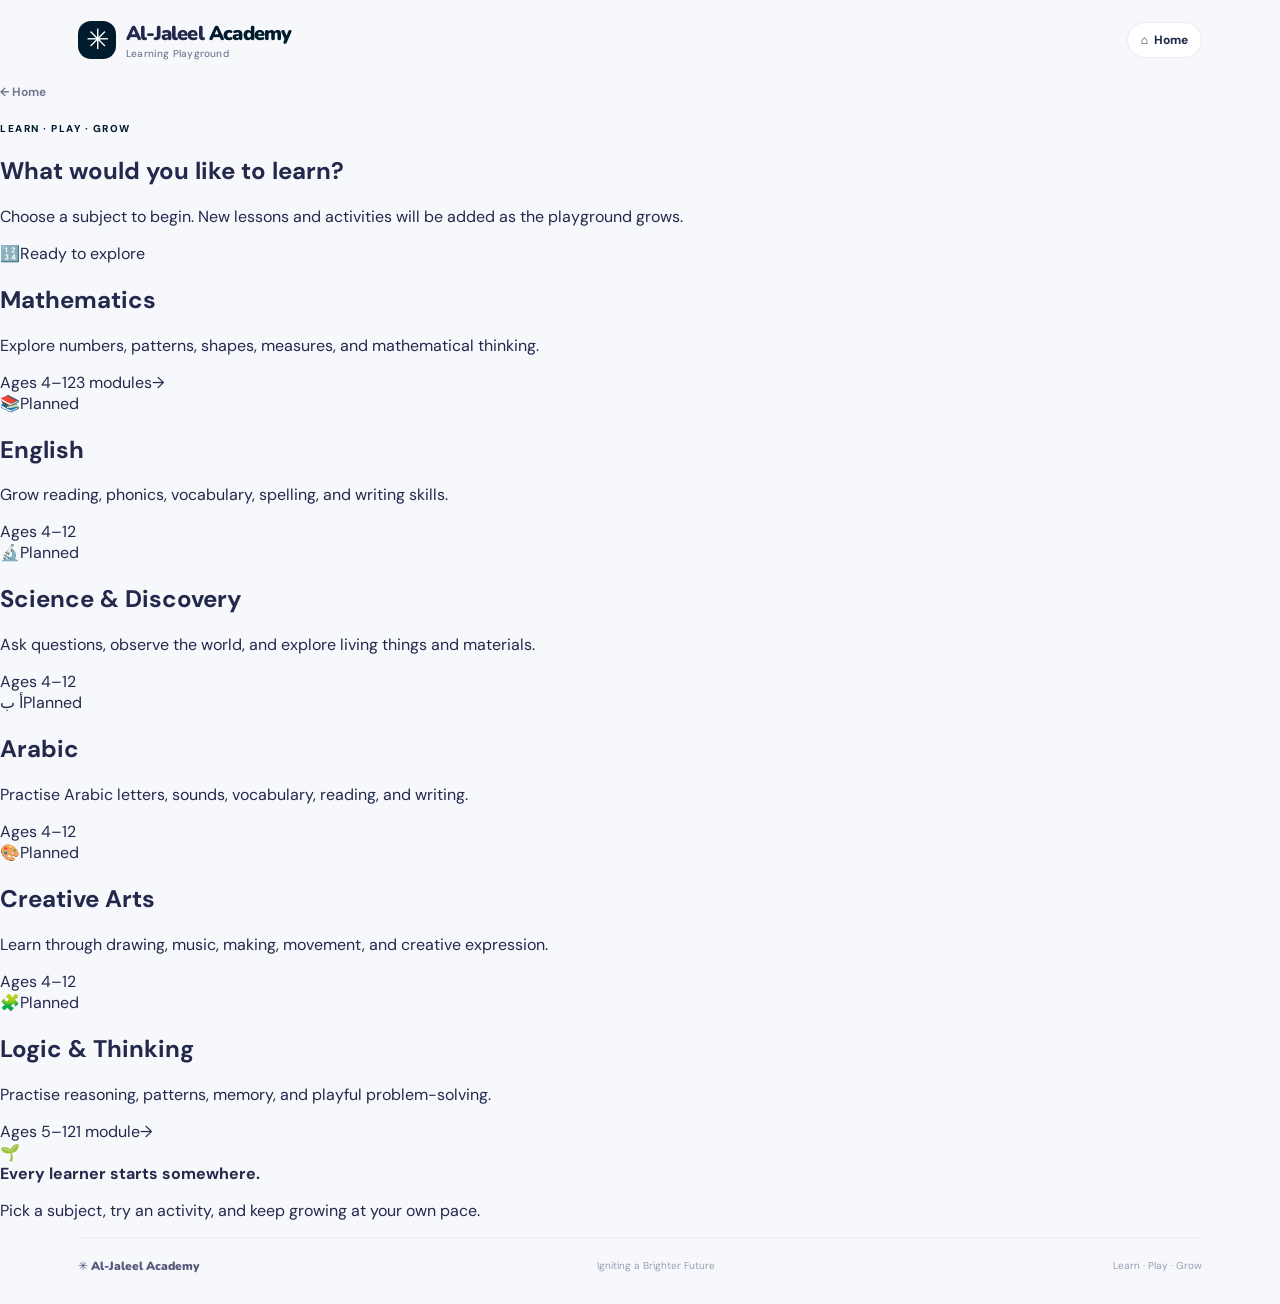
==== subjects/index.html @ d56053a7 "Phase 2: create subject directory page" ====
<!doctype html>
<html lang="en">
<head>
  <meta charset="utf-8">
  <meta name="viewport" content="width=device-width, initial-scale=1">
  <meta name="theme-color" content="#001C2C">
  <meta name="description" content="Choose a subject and explore playful lessons and activities from Al-Jaleel Academy.">
  <title>Explore Subjects — Al-Jaleel Academy Learning Playground</title>
  <link rel="manifest" href="../manifest.webmanifest">
  <link rel="stylesheet" href="../styles.css">
  <link rel="stylesheet" href="../catalog.css">
  <script src="../data/learning-catalog.js" defer></script>
  <script src="../catalog.js" defer></script>
</head>
<body class="catalog-page" data-root="../">
  <a class="skip-link" href="#main-content">Skip to content</a>
  <header class="topbar">
    <a class="brand" href="../" aria-label="Al-Jaleel Academy home"><span class="brand-mark" aria-hidden="true">✳</span><span>Al-Jaleel <span class="brand-accent">Academy</span><small>Learning Playground</small></span></a>
    <div class="topbar-right"><a class="home-button" href="../">⌂ <span>Home</span></a></div>
  </header>
  <main id="main-content" class="catalog-main">
    <a class="back-link" href="../">← Home</a>
    <section class="catalog-intro">
      <p class="eyebrow">LEARN · PLAY · GROW</p>
      <h1>What would you like to learn?</h1>
      <p>Choose a subject to begin. New lessons and activities will be added as the playground grows.</p>
    </section>
    <section class="catalog-grid" data-catalog-view="subjects" aria-label="Learning subjects"></section>
    <section class="catalog-note"><span aria-hidden="true">🌱</span><div><strong>Every learner starts somewhere.</strong><p>Pick a subject, try an activity, and keep growing at your own pace.</p></div></section>
  </main>
  <footer class="site-footer"><a class="footer-brand" href="../">✳ Al-Jaleel Academy</a><span>Igniting a Brighter Future</span><span>Learn · Play · Grow</span></footer>
</body>
</html>
---- styles.css ----
@import url('https://fonts.googleapis.com/css2?family=DM+Sans:wght@400;500;600;700&family=Nunito:wght@400;500;600;700;800;900&display=swap');

:root{font-family:'DM Sans',sans-serif;color:#22294b;background:#f7f8fc;font-synthesis:none;text-rendering:optimizeLegibility;-webkit-font-smoothing:antialiased;--ink:#22294b;--muted:#727991;--school-blue:#001C2C;--school-blue-dark:#002A40;--school-gold:#FBBA00;--school-gold-dark:#B88600;--purple:var(--school-blue);--purple-dark:var(--school-blue-dark);--yellow:var(--school-gold);--mint:#b8efd9;--pink:#ffd1dc;--line:#e9eaf3;--white:#fff;--shadow:0 16px 44px rgba(45,53,104,.08)}
*{box-sizing:border-box}html{scroll-behavior:smooth;scroll-padding-top:22px}body{margin:0;min-width:320px}button,a{-webkit-tap-highlight-color:transparent}button{font:inherit;cursor:pointer}button:focus-visible,a:focus-visible{outline:3px solid #001C2C;outline-offset:3px}a{color:inherit;text-decoration:none}.skip-link{position:absolute;top:-60px;left:12px;padding:10px;background:#fff;z-index:99}.skip-link:focus{top:12px}.topbar{max-width:1180px;margin:auto;padding:20px 28px;display:flex;align-items:center;justify-content:space-between;gap:16px}.brand{display:flex;align-items:center;gap:10px;font-family:'Nunito',sans-serif;font-size:20px;font-weight:900;letter-spacing:-.8px}.brand-mark{width:38px;height:38px;border-radius:13px;display:grid;place-items:center;background:var(--purple);color:white;font-size:28px}.brand-accent{color:var(--purple)}.brand small{display:block;color:var(--muted);font-family:'DM Sans',sans-serif;font-size:10px;font-weight:500;letter-spacing:.2px;margin-top:0}.topbar-right{display:flex;align-items:center;gap:12px}.streak-pill{border:1px solid var(--line);background:white;padding:9px 13px;border-radius:30px;font-size:12px;font-weight:700}.icon-button{height:39px;width:39px;border:1px solid var(--line);border-radius:50%;background:white}.hero-card{max-width:1124px;margin:10px auto 48px;border-radius:30px;min-height:320px;padding:43px 54px 0;background:#EAF0F3;display:grid;grid-template-columns:1fr .8fr;position:relative;overflow:hidden}.hero-copy{padding-bottom:48px;position:relative;z-index:1}.eyebrow{font-size:10px;font-weight:800;letter-spacing:1.5px;color:#001C2C;margin:0 0 13px;display:flex;align-items:center;gap:7px}.eyebrow-dot{width:7px;height:7px;background:#FBBA00;border-radius:50%}.hero-card h1{font-family:'Nunito',sans-serif;font-size:clamp(40px,5vw,62px);line-height:1.03;letter-spacing:-2px;margin:0 0 15px;font-weight:900}.hero-card h1 span{color:var(--purple)}.hero-copy>p:not(.eyebrow){color:#606682;line-height:1.65;max-width:400px;font-size:14px;margin:0 0 22px}.primary-button{border:0;background:var(--purple);color:white;border-radius:12px;padding:12px 17px;font-size:12px;font-weight:800;box-shadow:0 5px 12px #001C2C28;transition:transform .16s,background .16s}.primary-button:hover{background:var(--purple-dark);transform:translateY(-1px)}.hero-button{display:inline-flex;align-items:center;gap:24px}.hero-art{position:relative;min-height:220px}.orbit{position:absolute;border:1px dashed #A6BAC4;border-radius:50%;width:270px;height:270px;left:50%;top:48%;transform:translate(-50%,-50%)}.orbit-two{width:205px;height:205px;border-color:#c5c4f4}.fraction-pie{position:absolute;left:50%;top:50%;transform:translate(-50%,-50%) rotate(-12deg);width:140px;height:140px;border-radius:50%;overflow:hidden;border:6px solid #fff;box-shadow:0 15px 24px #6c66bd25;background:conic-gradient(#ffbe58 0 25%,#fa8c9d 25% 50%,#70d9ba 50% 75%,#001C2C 75% 100%)}.fraction-pie span{position:absolute;left:50%;top:0;height:50%;width:2px;background:#fff;transform-origin:bottom}.fraction-pie span:nth-child(2){top:50%;height:50%;transform:rotate(90deg);transform-origin:top}.fraction-pie span:nth-child(3){left:0;top:50%;height:2px;width:100%;transform:none}.floating-shape{position:absolute;display:grid;place-items:center;font-family:'Nunito',sans-serif;font-weight:900;box-shadow:0 8px 20px #44436d15}.shape-circle{left:8%;top:14%;width:52px;height:52px;border-radius:50%;background:#fff;color:var(--purple);font-size:23px;transform:rotate(-12deg)}.shape-star{right:10%;top:15%;font-size:45px;color:#f5b948;box-shadow:none}.shape-square{right:8%;bottom:14%;height:49px;width:49px;border-radius:14px;background:#b6efd9;color:#287e67;font-size:30px;transform:rotate(10deg)}.shape-triangle{left:10%;bottom:16%;height:50px;width:50px;border-radius:16px;background:#ffd0db;color:#c64c72;font-size:28px;transform:rotate(-8deg)}.hero-spark{position:absolute;color:#001C2C;font-size:25px}.spark-one{left:26%;top:4%}.spark-two{right:22%;bottom:5%}.hero-bottom{grid-column:1/-1;margin:0 -54px;padding:13px 54px;background:#FFF3CC;color:#4D5D66;font-size:11px;display:flex;align-items:center;gap:9px}.hero-bottom-dot{font-size:17px}.section-heading{max-width:1124px;margin:0 auto 20px;display:flex;align-items:end;justify-content:space-between;gap:15px;padding:0 2px}.section-heading h2,.workspace-heading h2{font-family:'Nunito',sans-serif;font-size:27px;letter-spacing:-.7px;margin:0;font-weight:900}.section-heading .eyebrow{margin-bottom:6px}.coming-label{font-size:10px;color:var(--muted);display:flex;align-items:center;gap:7px;margin-bottom:5px}.live-dot{width:6px;height:6px;border-radius:50%;background:#54c5a0}.module-grid{max-width:1124px;margin:0 auto 46px;display:grid;grid-template-columns:repeat(2,minmax(0,1fr));gap:18px}.module-card{background:white;border:1px solid #ececf5;border-radius:21px;overflow:hidden;display:grid;grid-template-columns:145px 1fr;min-height:195px;box-shadow:0 5px 18px #242c5310;transition:transform .18s,box-shadow .18s}.module-active:hover{transform:translateY(-3px);box-shadow:var(--shadow)}.module-illustration{position:relative;min-height:100%;display:flex;align-items:center;justify-content:center;overflow:hidden}.fraction-illustration{background:#fff1d7}.mini-pie{width:83px;height:83px;border-radius:50%;border:4px solid white;background:conic-gradient(#ff9e6b 0 25%,#ffcf63 25% 50%,#f37e9e 50% 75%,#001C2C 75%);transform:rotate(-8deg);box-shadow:0 8px 16px #be8e5430;position:relative}.mini-pie:before,.mini-pie:after{content:"";position:absolute;background:white}.mini-pie:before{left:50%;top:0;width:3px;height:100%;transform:translateX(-50%)}.mini-pie:after{top:50%;left:0;width:100%;height:3px;transform:translateY(-50%)}.mini-fraction{position:absolute;bottom:18px;right:13px;background:#fff;border-radius:9px;padding:4px 7px;color:#d6784b;font-family:'Nunito',sans-serif;font-weight:900;box-shadow:0 4px 8px #be8e5420}.module-spark{position:absolute;top:18px;left:17px;color:#e9ad3f;font-size:21px}.module-content{padding:19px 19px 15px;display:flex;flex-direction:column;min-width:0}.module-meta{display:flex;align-items:center;gap:7px;flex-wrap:wrap}.module-tag,.age-tag{font-size:8px;font-weight:800;letter-spacing:.55px;border-radius:6px;padding:5px 7px}.available-tag{color:#168565;background:#d9f7eb}.soon-tag{color:#7a7f94;background:#f0f1f7}.age-tag{font-weight:600;letter-spacing:0;color:#898da0;background:#f8f8fb}.module-content h3{font-family:'Nunito',sans-serif;font-weight:900;font-size:20px;letter-spacing:-.4px;margin:12px 0 5px}.module-content>p{font-size:11px;line-height:1.55;color:var(--muted);margin:0 0 15px}.module-progress{height:4px;background:#f0f0f7;border-radius:10px;overflow:hidden;margin-top:auto}.module-progress span{height:100%;width:0;display:block;background:#5dc6a2;transition:width .25s}.module-footer{display:flex;align-items:center;justify-content:space-between;gap:8px;margin-top:10px;color:#81869c;font-size:9px}.round-arrow{width:30px;height:30px;border:0;border-radius:50%;background:var(--purple);color:white;font-size:17px;flex-shrink:0}.number-illustration{background:#e2f7ef;gap:4px}.number-bubble,.number-result{display:grid;place-items:center;width:39px;height:43px;border-radius:13px;background:white;color:#29a982;font-family:'Nunito',sans-serif;font-size:21px;font-weight:900;transform:rotate(-8deg);box-shadow:0 5px 10px #317c6010}.bubble-two{transform:rotate(8deg);background:#ffda8c;color:#8d6823}.number-plus,.number-equals{font-size:18px;font-weight:900;color:#7bb8a6}.number-result{background:#001C2C;color:white;transform:rotate(6deg)}.shape-illustration{background:#e5e8ff}.geo-circle{width:49px;height:49px;border-radius:50%;background:#001C2C;position:absolute;left:16px;top:29px}.geo-triangle{position:absolute;left:62px;top:28px;width:0;height:0;border-left:28px solid transparent;border-right:28px solid transparent;border-bottom:51px solid #ffbc69;transform:rotate(7deg)}.geo-square{position:absolute;left:26px;bottom:27px;width:44px;height:44px;background:#ff93ad;border-radius:7px;transform:rotate(13deg)}.geo-diamond{position:absolute;right:19px;bottom:29px;width:39px;height:39px;background:#69d6b4;border-radius:7px;transform:rotate(45deg)}.puzzle-illustration{background:#ffdfeb;display:grid;grid-template-columns:60px 40px;grid-template-rows:50px 50px;place-content:center;gap:6px}.puzzle-illustration span{display:grid;place-items:center;background:white;color:#dc7292;border-radius:13px;font-size:24px;font-weight:900}.puzzle-illustration span:nth-child(2){background:#ffbdcf;color:#fff}.puzzle-illustration span:nth-child(3){background:#001C2C;color:#fff}.puzzle-illustration span:nth-child(4){background:#fff0b8;color:#d7a83c}.module-locked .module-content{opacity:.87}.learning-panel{max-width:1124px;margin:0 auto 45px;background:white;border:1px solid var(--line);border-radius:25px;padding:28px;box-shadow:var(--shadow);scroll-margin-top:16px}.workspace-heading{display:flex;justify-content:space-between;align-items:start;gap:20px}.workspace-heading .eyebrow{margin-bottom:7px}.workspace-heading h2{font-size:29px}.workspace-heading>div>p:last-child{font-size:12px;color:var(--muted);line-height:1.6;margin:7px 0 0}.close-workspace{border:1px solid var(--line);background:white;border-radius:50%;width:36px;height:36px;font-size:23px;color:var(--muted);flex-shrink:0}.tab-list{display:flex;gap:7px;margin:25px 0 23px;border-bottom:1px solid var(--line);overflow-x:auto}.tab-button{border:0;background:transparent;padding:12px 17px;color:#777d95;font-weight:800;font-size:12px;border-bottom:3px solid transparent;white-space:nowrap}.tab-button.is-active{color:var(--purple);border-color:var(--purple)}.learn-layout{display:grid;grid-template-columns:1fr .82fr;gap:30px}.learn-text{padding:5px 0}.lesson-step{color:#8a83dc;font-size:9px;font-weight:900;letter-spacing:1.1px}.learn-text h3,.quiz-card h3{font-family:'Nunito',sans-serif;font-size:25px;line-height:1.2;letter-spacing:-.5px;margin:9px 0 13px;font-weight:900}.learn-text>p{font-size:13px;color:#6f758d;line-height:1.8;margin:0 0 12px}.learn-text strong{color:var(--ink)}.fraction-key{display:flex;align-items:center;gap:12px;background:#f8f8ff;padding:14px;border-radius:14px;margin:18px 0}.fraction-key>div:first-child,.fraction-key>div:last-child{display:flex;align-items:center;gap:9px;min-width:0}.key-number{font-family:'Nunito',sans-serif;font-size:23px;font-weight:900;color:var(--purple);background:#EAF0F3;border-radius:9px;width:38px;height:38px;display:grid;place-items:center;flex-shrink:0}.fraction-key>div:last-child .key-number{background:#ffefc9;color:#b9801f}.fraction-key>div>span:last-child{font-size:10px;font-weight:800;line-height:1.4}.fraction-key small{font-size:9px;font-weight:500;color:var(--muted)}.fraction-line{width:2px;height:34px;background:#e1e2ee}.tip-box{display:flex;align-items:start;gap:10px;background:#fff7dd;border-radius:12px;padding:12px 14px;color:#a97a23;font-size:17px}.tip-box p{font-size:11px;line-height:1.55;margin:0;color:#816c3d}.tip-box strong{color:#8f681e}.visual-card{background:#f7f8ff;border:1px solid #edeeff;border-radius:20px;padding:22px 15px;display:flex;flex-direction:column;align-items:center;justify-content:center;min-height:330px}.visual-label{font-size:9px;font-weight:900;letter-spacing:1px;color:#9297b0;text-align:center}.interactive-pizza{width:min(220px,68vw);aspect-ratio:1;border-radius:50%;margin:23px auto 12px;position:relative;display:grid;grid-template-columns:1fr 1fr;grid-template-rows:1fr 1fr;gap:4px;overflow:hidden;transform:rotate(-2deg)}.pizza-slice{border:3px solid white;position:relative;transition:filter .15s,transform .15s;cursor:pointer}.pizza-slice:nth-child(1){border-radius:100% 0 0 0;background:#ffc45f}.pizza-slice:nth-child(2){border-radius:0 100% 0 0;background:#ff8da7}.pizza-slice:nth-child(3){border-radius:0 0 0 100%;background:#001C2C}.pizza-slice:nth-child(4){border-radius:0 0 100% 0;background:#65d4ae}.pizza-slice:after{content:"";position:absolute;inset:0;background:#fff;opacity:0;transition:opacity .15s}.pizza-slice.is-selected:after{opacity:.5}.pizza-slice:focus-visible{outline:3px solid #34306f;outline-offset:-5px}.visual-caption{font-size:11px;color:var(--muted);text-align:center;margin:0 0 15px}.pizza-controls{display:flex;align-items:center;gap:15px}.secondary-button{border:1px solid #dedff0;background:white;color:#666b85;border-radius:9px;padding:9px 12px;font-size:10px;font-weight:800}.fraction-readout{font-family:'Nunito',sans-serif;font-size:16px;font-weight:900;color:var(--purple)}.lesson-navigation{display:flex;align-items:center;justify-content:space-between;gap:12px;margin-top:24px;padding-top:19px;border-top:1px solid var(--line)}.lesson-navigation>span{font-size:10px;color:var(--muted)}.quiz-card{max-width:750px;margin:0 auto;padding:8px 5px 5px}.quiz-topline{display:flex;justify-content:space-between;align-items:center;gap:10px}.question-counter,.challenge-badge{font-size:9px;font-weight:900;letter-spacing:.7px;color:#8b8fa4}.challenge-badge{color:#aa7a1b;background:#fff2ca;border-radius:20px;padding:7px 10px}.quiz-progress{height:5px;background:#efeff8;border-radius:10px;margin:13px 0 24px;overflow:hidden}.quiz-progress span{display:block;width:20%;height:100%;background:#001C2C;border-radius:10px;transition:width .2s}.quiz-card h3{font-size:23px;max-width:650px}.question-visual{display:flex;justify-content:center;gap:6px;margin:21px auto;min-height:62px;align-items:center}.chocolate-piece{width:49px;height:49px;border:2px solid #fff0da;background:#9362a8;border-radius:7px;box-shadow:inset -4px -4px #784d90;display:grid;place-items:center;color:#f7d9ff;font-size:17px}.chocolate-piece.eaten{background:#f0e9f5;box-shadow:none;color:#b5a4bd;border:2px dashed #c8b8d0}.answer-grid{display:grid;grid-template-columns:repeat(4,minmax(0,1fr));gap:10px;margin:18px 0}.answer-button{background:#fff;border:1.5px solid #e6e7f2;border-radius:13px;min-height:56px;padding:10px;color:#414765;font-family:'Nunito',sans-serif;font-size:18px;font-weight:900;transition:border .15s,background .15s}.answer-button:hover:not(:disabled){border-color:#9b95f0;background:#f8f7ff}.answer-button:disabled{cursor:default}.answer-button.correct{border-color:#46bd91;background:#e5fbf1;color:#16845e}.answer-button.incorrect{border-color:#ee9eae;background:#fff0f3;color:#be4962}.feedback-message{border-radius:12px;padding:12px 14px;font-size:12px;line-height:1.55;margin:12px 0}.feedback-message.good{background:#e5fbf1;color:#177b5b}.feedback-message.try-again{background:#fff0f3;color:#b64e63}.quiz-actions{display:flex;justify-content:space-between;align-items:center;gap:12px;margin-top:18px}.primary-button:disabled{background:#c9c8df;box-shadow:none;cursor:not-allowed;transform:none}.text-button{border:0;background:transparent;color:#001C2C;font-size:11px;font-weight:800;padding:10px 0}.hint-message{font-size:11px;color:#8c6a25;background:#fff7dd;padding:12px;border-radius:10px;margin-top:12px;line-height:1.5}.challenge-intro{font-size:12px;color:var(--muted);line-height:1.6}.challenge-visuals{display:grid;grid-template-columns:repeat(3,minmax(0,1fr));gap:12px;margin:22px 0}.fraction-choice-visual{background:#f8f8ff;border-radius:13px;padding:14px 8px;display:flex;flex-direction:column;align-items:center;gap:10px}.fraction-choice-visual strong{font-family:'Nunito',sans-serif;font-size:17px;color:#4c4a89}.fraction-bar{display:flex;gap:3px;width:100%;max-width:115px;height:25px}.fraction-bar span{flex:1;border-radius:3px;background:#e7e7f3}.fraction-bar span.filled{background:#8b83ed}.challenge-card .answer-grid{grid-template-columns:repeat(3,minmax(0,1fr))}.workspace-footer{display:flex;align-items:center;justify-content:space-between;gap:12px;margin-top:23px;padding-top:17px;border-top:1px solid var(--line);font-size:10px;color:#989cb0}.workspace-footer .text-button{color:#999db0;font-size:10px}.encouragement-strip{max-width:1124px;margin:0 auto 36px;border-radius:19px;background:#e1f7ed;padding:20px 25px;display:flex;align-items:center;gap:16px;position:relative;overflow:hidden}.encourage-icon{width:46px;height:46px;background:white;border-radius:15px;display:grid;place-items:center;font-size:25px;flex-shrink:0}.encouragement-strip h3{font-family:'Nunito',sans-serif;font-size:16px;margin:0 0 4px;font-weight:900}.encouragement-strip p{font-size:11px;color:#6e8b81;margin:0}.encourage-spark{position:absolute;right:25px;top:9px;font-size:30px;color:#78c9a9}.site-footer{max-width:1124px;margin:auto;padding:20px 0 30px;border-top:1px solid var(--line);display:flex;align-items:center;justify-content:space-between;gap:12px;color:#9a9db0;font-size:10px}.footer-brand{font-family:'Nunito',sans-serif;color:#555a7d;font-size:12px;font-weight:900}.toast{position:fixed;bottom:22px;left:50%;transform:translateX(-50%);background:#292d50;color:white;padding:12px 18px;border-radius:13px;font-size:12px;font-weight:700;box-shadow:0 10px 30px #22294b30;z-index:10;max-width:calc(100vw - 28px)}[hidden]{display:none!important}
@media(min-width:1200px){.hero-card{margin-top:10px}.module-grid{gap:20px}}@media(max-width:1190px){.hero-card,.section-heading,.module-grid,.learning-panel,.encouragement-strip,.site-footer{margin-left:28px;margin-right:28px}.hero-card{margin-bottom:42px}}@media(max-width:760px){.topbar{padding:15px 18px}.brand{font-size:18px}.brand-mark{width:34px;height:34px}.streak-pill{font-size:10px;padding:8px 10px}.hero-card{margin:8px 16px 37px;padding:31px 26px 0;grid-template-columns:1fr .55fr;min-height:285px;border-radius:24px}.hero-card h1{font-size:45px}.hero-copy>p:not(.eyebrow){font-size:12px}.hero-art{min-width:0}.fraction-pie{width:105px;height:105px;border-width:4px}.orbit{width:205px;height:205px}.orbit-two{width:160px;height:160px}.shape-circle{width:39px;height:39px;font-size:18px;left:0}.shape-star{right:0;font-size:31px}.shape-square,.shape-triangle{width:39px;height:39px;font-size:22px}.hero-bottom{margin:0 -26px;padding:12px 26px;font-size:9px;flex-wrap:wrap}.section-heading,.module-grid,.learning-panel,.encouragement-strip,.site-footer{margin-left:16px;margin-right:16px}.section-heading h2{font-size:23px}.coming-label{font-size:9px}.module-grid{gap:12px}.module-card{grid-template-columns:105px 1fr;min-height:205px}.module-content{padding:14px 12px}.module-content h3{font-size:17px;margin-top:10px}.module-content>p{font-size:10px}.module-tag,.age-tag{font-size:7px;padding:4px 5px}.mini-pie{width:67px;height:67px}.mini-fraction{right:5px;bottom:23px}.learning-panel{padding:22px 18px}.learn-layout{grid-template-columns:1fr;gap:22px}.visual-card{min-height:300px}.workspace-heading h2{font-size:25px}.learn-text h3{font-size:23px}.lesson-navigation{align-items:flex-start;flex-direction:column}.lesson-navigation .primary-button{align-self:stretch}.answer-grid{gap:7px}.answer-button{font-size:16px;min-height:51px}.site-footer{flex-wrap:wrap}.site-footer span:last-child{display:none}}@media(max-width:480px){.topbar{padding:13px 14px}.brand{font-size:16px;gap:7px}.brand-mark{width:31px;height:31px;font-size:23px;border-radius:10px}.brand small{font-size:8px}.topbar-right{gap:7px}.streak-pill{padding:7px 8px;font-size:9px}.icon-button{width:34px;height:34px}.hero-card{margin-left:12px;margin-right:12px;padding:27px 20px 0;grid-template-columns:1fr;min-height:auto}.hero-copy{padding-bottom:24px}.hero-card h1{font-size:46px}.hero-art{min-height:150px;margin:0 auto;width:100%;max-width:290px}.fraction-pie{width:100px;height:100px}.orbit{width:190px;height:190px}.orbit-two{width:145px;height:145px}.shape-circle{left:8%;top:3%}.shape-star{right:10%;top:2%}.shape-triangle{left:7%;bottom:4%}.shape-square{right:7%;bottom:4%}.hero-bottom{margin:0 -20px;padding:12px 20px}.section-heading,.module-grid,.learning-panel,.encouragement-strip,.site-footer{margin-left:12px;margin-right:12px}.section-heading{align-items:flex-start;flex-direction:column;gap:8px}.section-heading h2{font-size:22px}.module-grid{grid-template-columns:1fr;gap:12px}.module-card{grid-template-columns:118px 1fr;min-height:180px}.module-content{padding:15px}.module-content h3{font-size:19px}.module-content>p{font-size:11px}.module-tag,.age-tag{font-size:8px}.module-illustration{min-height:180px}.learning-panel{padding:19px 14px;border-radius:19px}.workspace-heading h2{font-size:22px}.workspace-heading>div>p:last-child{font-size:11px}.tab-button{padding:11px 12px;font-size:11px}.fraction-key{gap:8px;padding:10px}.fraction-key>div:first-child,.fraction-key>div:last-child{gap:6px}.key-number{width:32px;height:34px;font-size:20px}.fraction-key>div>span:last-child{font-size:9px}.fraction-key small{font-size:8px}.visual-card{padding:18px 10px;min-height:275px}.interactive-pizza{width:min(200px,65vw)}.quiz-card h3{font-size:21px}.answer-grid{grid-template-columns:repeat(2,minmax(0,1fr))}.challenge-card .answer-grid{grid-template-columns:repeat(3,minmax(0,1fr))}.challenge-visuals{gap:6px}.fraction-choice-visual{padding:12px 5px}.fraction-choice-visual strong{font-size:15px}.fraction-bar{height:20px}.quiz-actions{align-items:flex-start}.quiz-actions .primary-button{padding:11px 12px;font-size:10px}.encouragement-strip{padding:16px;gap:11px}.encouragement-strip h3{font-size:14px}.encouragement-strip p{font-size:10px;line-height:1.5}.encourage-spark{right:9px;font-size:20px}.site-footer{font-size:9px}}
@media(prefers-reduced-motion:reduce){*,*::before,*::after{scroll-behavior:auto!important;transition:none!important;animation:none!important}}

/* Separate-page dashboard and module navigation */
.module-card{color:inherit;text-decoration:none}
.module-card:focus-visible{outline:3px solid #001C2C;outline-offset:3px}
.module-coming{transition:transform .18s,box-shadow .18s}
.module-coming:hover{transform:translateY(-3px);box-shadow:var(--shadow)}
.module-arrow{display:grid;place-items:center;width:30px;height:30px;border-radius:50%;background:#EAF0F3;color:var(--purple);font-size:18px;flex-shrink:0}
.dashboard-summary{max-width:1124px;margin:-25px auto 42px;display:grid;grid-template-columns:repeat(3,minmax(0,1fr));gap:14px}
.dashboard-summary>div{display:flex;align-items:center;gap:12px;padding:17px 20px;border:1px solid var(--line);border-radius:17px;background:#fff}
.summary-icon{display:grid;place-items:center;width:42px;height:42px;border-radius:13px;background:#EAF0F3;font-size:21px;flex-shrink:0}
.dashboard-summary strong,.dashboard-summary span:not(.summary-icon){display:block}
.dashboard-summary strong{font:900 22px 'Nunito',sans-serif;line-height:1.2}
.dashboard-summary div div span{margin-top:3px;color:var(--muted);font-size:10px}
.module-main{max-width:1124px;margin:0 auto 48px;padding:0 2px}
.module-page-intro{padding:8px 0 22px}
.back-link{display:inline-block;color:var(--muted);font-size:12px;font-weight:700;margin-bottom:22px}
.module-page-intro .eyebrow{margin-bottom:7px}
.module-page-intro h1{font:900 clamp(34px,5vw,48px)/1.05 'Nunito',sans-serif;letter-spacing:-1.5px;margin:0 0 10px}
.module-page-intro>p:last-child{color:var(--muted);font-size:14px;line-height:1.6;margin:0;max-width:650px}
.home-button{display:inline-flex;align-items:center;gap:6px;border:1px solid var(--line);background:#fff;border-radius:24px;padding:9px 13px;font-size:12px;font-weight:800}
.fractions-page .learning-panel{margin:0 auto 34px}
.fractions-page .workspace-heading{padding-right:0}
.fractions-page .workspace-footer{margin-top:20px}
.coming-soon-panel{background:#fff;border:1px solid var(--line);border-radius:25px;padding:44px 24px;text-align:center;box-shadow:var(--shadow);max-width:720px;margin:10px auto 45px}
.coming-soon-art{display:grid;place-items:center;margin:0 auto 18px;width:92px;height:92px;border-radius:28px;background:#EAF0F3;font:900 46px 'Nunito',sans-serif;color:var(--purple)}
.coming-soon-panel h2{font:900 25px 'Nunito',sans-serif;margin:14px 0 8px}
.coming-soon-panel p{color:var(--muted);font-size:13px;line-height:1.7;max-width:450px;margin:0 auto 22px}
@media(max-width:1160px){.dashboard-summary,.module-main{margin-left:28px;margin-right:28px}}
@media(max-width:700px){.dashboard-summary{margin:-28px 12px 34px;grid-template-columns:1fr;gap:8px}.dashboard-summary>div{padding:12px 15px}.summary-icon{width:36px;height:36px}.dashboard-summary strong{font-size:19px}.module-main{margin:0 12px 35px;padding:0}.module-page-intro{padding-top:5px}.module-page-intro h1{font-size:34px}.module-page-intro>p:last-child{font-size:12px}.home-button{padding:8px 10px}.home-button span{display:none}.coming-soon-panel{padding:32px 17px}.coming-soon-panel h2{font-size:21px}.module-page .site-footer{margin-left:12px;margin-right:12px}}

/* Interactive fraction model shape and partition selectors */
.model-controls{width:100%;display:grid;gap:14px;margin:12px 0 18px}.model-control-group{display:grid;gap:7px}.model-control-label{font-size:9px;letter-spacing:1px;font-weight:900;color:var(--muted)}.model-toggle-row{display:flex;flex-wrap:wrap;gap:6px}.model-toggle{border:1px solid #e3e4f2;background:#fff;color:#686d87;border-radius:9px;padding:8px 10px;font-size:10px;font-weight:800;cursor:pointer;transition:background .15s,border-color .15s,color .15s}.model-toggle:hover{border-color:#A6BAC4}.model-toggle.is-active{background:#EAF0F3;border-color:#001C2C;color:#001C2C;box-shadow:inset 0 0 0 1px #001C2C}.model-toggle:focus-visible,.model-segment:focus-visible{outline:3px solid #001C2C;outline-offset:2px}.interactive-pizza{display:grid;place-items:center;width:100%;min-height:210px;margin:4px auto 10px}.fraction-model-svg{width:min(100%,300px);height:auto;overflow:visible;filter:drop-shadow(0 7px 6px #32325c12)}.model-segment{cursor:pointer;transition:fill .15s,opacity .15s}.model-segment:hover{opacity:.82}.model-segment.is-selected{fill:#001C2C}@media(max-width:480px){.model-controls{gap:11px}.model-toggle{padding:8px 9px;font-size:9px}.interactive-pizza{min-height:175px}.fraction-model-svg{max-width:255px}}

/* Fix clipping inherited from the former CSS pizza illustration */
.fractions-page .visual-card{overflow:visible;min-width:0;padding-left:clamp(10px,3vw,22px);padding-right:clamp(10px,3vw,22px)}
.fractions-page .interactive-pizza{width:100%;max-width:100%;height:auto;min-height:0;aspect-ratio:auto;border-radius:0;overflow:visible;display:grid;place-items:center;grid-template-columns:none;grid-template-rows:none;gap:0;transform:none;margin:14px auto 12px;position:relative}
.fractions-page .fraction-model-svg{display:block;width:min(100%,320px);max-width:100%;height:auto;overflow:visible;flex:none}
.denominator-control{margin-top:2px;padding:12px 13px;background:#fff;border:1px solid #e7e7f5;border-radius:13px;width:100%;max-width:360px}
.denominator-control .model-control-label{display:flex;justify-content:space-between;align-items:center;gap:8px}
.denominator-control .model-control-label strong{display:grid;place-items:center;min-width:28px;height:26px;padding:0 7px;border-radius:8px;background:#FFF3CC;color:#001C2C;font-size:13px;letter-spacing:0}
.denominator-slider-row{display:grid;grid-template-columns:34px minmax(0,1fr) 34px;align-items:center;gap:9px;margin-top:10px}
.denominator-slider-row input[type=range]{width:100%;min-width:0;accent-color:#001C2C;cursor:pointer}
.denominator-step{width:34px;height:34px;border:1px solid #dedff0;border-radius:10px;background:#F4F7F8;color:#001C2C;font-size:22px;font-weight:800;line-height:1;cursor:pointer}
.denominator-step:disabled{opacity:.4;cursor:not-allowed}
.denominator-step:focus-visible,.denominator-slider-row input:focus-visible{outline:3px solid #001C2C;outline-offset:2px}
.denominator-help{font-size:9px;line-height:1.5;color:var(--muted);margin:8px 0 0}
@media(max-width:480px){.fractions-page .visual-card{padding:16px 10px;min-height:0}.fractions-page .fraction-model-svg{width:min(100%,280px)}.denominator-control{padding:11px}.model-toggle-row{gap:5px}.model-toggle{white-space:nowrap}}

/* Clear numeric labels under the denominator range control */
.denominator-slider-row{position:relative;row-gap:0}
.denominator-slider-row input[type=range]{grid-column:2;grid-row:1}
.denominator-scale{grid-column:2;grid-row:2;display:flex;justify-content:space-between;align-items:center;color:#777d95;font-size:9px;font-weight:800;line-height:1;padding:3px 1px 0}
.denominator-step{grid-row:1}

/* Practice mini-game chooser and distinct fraction activities */
.practice-menu-wrap{padding:8px 0 14px}.practice-menu-heading{margin:0 auto 20px;max-width:700px}.practice-menu-heading h3{font:900 25px 'Nunito',sans-serif;margin:8px 0}.practice-menu-heading p{font-size:12px;line-height:1.6;color:var(--muted);margin:0}
.practice-activity-grid{display:grid;grid-template-columns:repeat(2,minmax(0,1fr));gap:13px}.practice-activity-card{display:flex;align-items:center;gap:13px;text-align:left;width:100%;min-width:0;padding:17px;border:1px solid var(--line);border-radius:17px;background:#fff;color:var(--ink);cursor:pointer;transition:transform .15s,border-color .15s,box-shadow .15s}.practice-activity-card:hover{transform:translateY(-2px);border-color:#A6BAC4;box-shadow:var(--shadow)}.practice-activity-card:focus-visible,.practice-back-button:focus-visible{outline:3px solid #001C2C;outline-offset:2px}
.practice-activity-icon{display:grid;place-items:center;width:49px;height:49px;flex-shrink:0;border-radius:15px;background:#EAF0F3;font-size:25px}.practice-activity-copy{display:grid;gap:5px;min-width:0}.practice-activity-copy strong{font:900 15px 'Nunito',sans-serif}.practice-activity-copy small{font-size:10px;line-height:1.5;color:var(--muted)}.practice-activity-arrow{margin-left:auto;font-size:20px;color:var(--purple);flex-shrink:0}
.practice-game{padding-top:4px}.practice-back-button{border:0;background:transparent;color:var(--purple);font-size:11px;font-weight:900;padding:7px 0 18px;cursor:pointer}.practice-game-visual{display:flex;align-items:center;justify-content:center;gap:15px;flex-wrap:wrap;margin:20px auto;min-height:65px}.practice-fraction-picture{display:flex;align-items:stretch;justify-content:center;gap:4px;width:min(100%,320px);min-height:54px;margin:0 auto}.picture-piece,.shade-piece{display:grid;place-items:center;flex:1;min-width:0;max-width:45px;min-height:48px;border:2px solid #fff;border-radius:8px;background:#EAF0F3;color:#fff;font-size:14px}.picture-piece.filled{background:#8b83ed;box-shadow:inset 0 -4px #002A40}.shade-piece{padding:0;cursor:pointer;background:#EAF0F3;border-color:#dcdcf0}.shade-piece.is-shaded{background:#8b83ed;border-color:#001C2C;box-shadow:inset 0 -4px #002A40}.shade-piece:disabled{cursor:default}.shade-piece:focus-visible{outline:3px solid #001C2C;outline-offset:2px}.practice-interactive-visual{margin:18px auto 8px;max-width:420px}.practice-live-count{text-align:center;min-height:16px;font-size:11px;font-weight:800;color:var(--purple);margin:5px 0 12px}.compare-fraction-card{display:grid;gap:10px;justify-items:center;width:45%;max-width:240px;padding:14px 10px;border:1px solid var(--line);border-radius:15px;background:#F4F7F8}.compare-fraction-card .practice-fraction-picture{gap:3px}.compare-fraction-card .picture-piece{min-height:28px;border-radius:4px}.compare-fraction-card strong{font:900 19px 'Nunito',sans-serif;color:var(--purple)}.detective-clue{padding:23px 28px;border-radius:16px;background:#fff6dc;color:#8d6b23;font:900 25px 'Nunito',sans-serif;text-align:center}.practice-check-button{display:block;margin:10px auto 15px}.practice-game .answer-grid{grid-template-columns:repeat(4,minmax(0,1fr))}
@media(max-width:600px){.practice-activity-grid{grid-template-columns:1fr;gap:9px}.practice-activity-card{padding:13px;gap:11px}.practice-activity-icon{width:43px;height:43px;font-size:22px}.practice-activity-copy strong{font-size:14px}.practice-menu-heading h3{font-size:22px}.practice-game .answer-grid{grid-template-columns:repeat(2,minmax(0,1fr))}.practice-fraction-picture{gap:3px}.picture-piece,.shade-piece{min-height:40px}.compare-fraction-card{padding:10px 6px}.detective-clue{font-size:20px;padding:20px 12px}}

/* Build-your-own denominator control in Shade the Fraction */
.shade-denominator-picker{max-width:430px;margin:16px auto 10px;padding:14px 16px;border:1px solid var(--line);border-radius:14px;background:#F4F7F8}
.shade-denominator-picker label{display:block;color:var(--ink);font-size:11px;font-weight:900;line-height:1.5;margin-bottom:10px}
.shade-denominator-row{display:grid;grid-template-columns:minmax(0,1fr) 42px;align-items:center;gap:13px}
.shade-denominator-row input[type=range]{width:100%;min-width:0;accent-color:var(--purple);cursor:pointer}
.shade-denominator-row output{display:grid;place-items:center;min-width:42px;height:38px;border-radius:10px;background:#FFF3CC;color:#001C2C;font:900 19px 'Nunito',sans-serif}
.shade-denominator-picker input:focus-visible{outline:3px solid #001C2C;outline-offset:3px}
#shade-denominator-help{font-size:10px;line-height:1.5;color:var(--muted);margin:9px 0 0}
@media(max-width:480px){.shade-denominator-picker{padding:12px}.shade-denominator-row{gap:9px}}

/* Mixed fraction challenge question types */
.challenge-card .quiz-topline{flex-wrap:wrap}
.challenge-expression{display:grid;place-items:center;min-height:94px;width:100%;padding:20px 14px;border-radius:16px;background:#f8f8ff;border:1px solid #e9eaf3;color:#4c4a89;text-align:center;font:900 clamp(23px,4vw,32px) 'Nunito',sans-serif;overflow-wrap:anywhere}
.challenge-card .challenge-visuals:has(.challenge-expression){grid-template-columns:minmax(0,1fr)}
.challenge-card .challenge-visuals:has(.challenge-number-line){grid-template-columns:minmax(0,1fr)}
.challenge-number-line{width:100%;padding:20px 14px 8px;border-radius:16px;background:#f8f8ff;border:1px solid #e9eaf3}
.number-line-track{position:relative;height:38px;margin:10px 18px 16px}
.number-line-track:before{content:"";position:absolute;left:0;right:0;top:12px;height:4px;border-radius:5px;background:#8b83ed}
.number-line-mark{position:absolute;top:5px;width:3px;height:18px;background:#4c4a89;transform:translateX(-50%);z-index:1}
.number-line-mark.midpoint{height:28px;top:0;width:5px;background:#f0a923;border-radius:3px}
.number-line-label{position:absolute;top:25px;transform:translateX(-50%);font-size:12px;font-weight:900;color:var(--ink)}
.challenge-number-line p{margin:8px 0 0;text-align:center;color:var(--muted);font-size:11px;line-height:1.5}
.challenge-card .challenge-answer{font-size:clamp(12px,2.2vw,16px);overflow-wrap:anywhere;min-width:0;padding:10px 7px}
.challenge-card .answer-grid{grid-template-columns:repeat(2,minmax(0,1fr))}
@media(max-width:480px){.challenge-card .quiz-topline{gap:7px}.challenge-card .challenge-visuals{margin:16px 0}.challenge-number-line{padding:16px 10px 7px}.challenge-card .answer-grid{grid-template-columns:repeat(2,minmax(0,1fr))}}
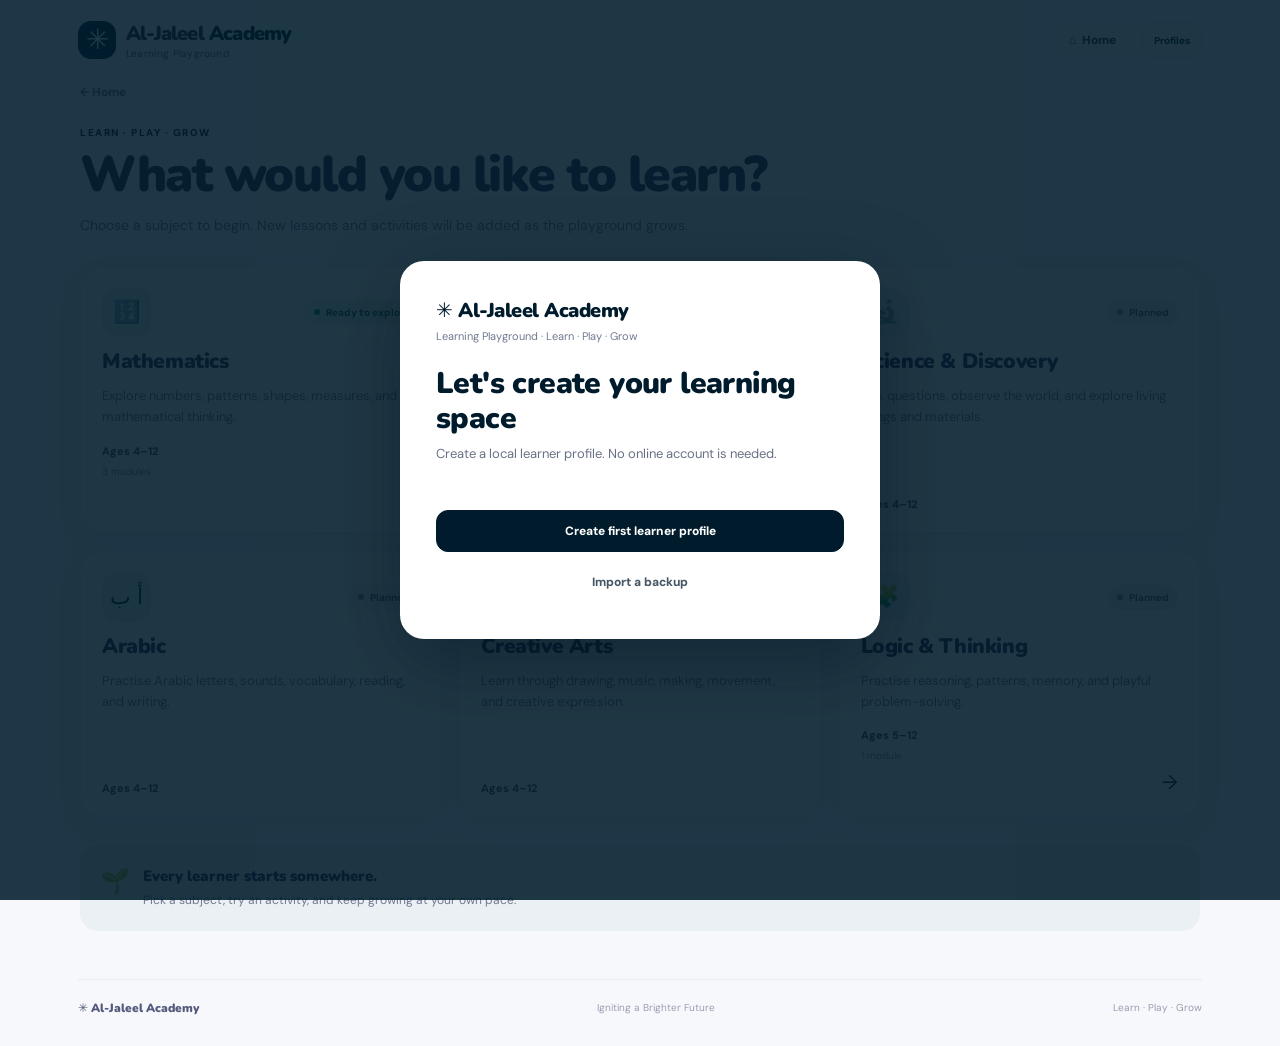
==== commit 25842edc: "Phase 5: enable learner profiles across app pages" ====
--- a/subjects/index.html
+++ b/subjects/index.html
@@ -10,7 +10,9 @@
   <link rel="stylesheet" href="../styles.css">
   <link rel="stylesheet" href="../catalog.css">
   <script src="../data/learning-catalog.js" defer></script>
+  <script src="../learner-profiles.js" defer></script>
   <script src="../catalog.js" defer></script>
+  <link rel="stylesheet" href="../learner-profiles.css">
 </head>
 <body class="catalog-page" data-root="../">
   <a class="skip-link" href="#main-content">Skip to content</a>
--- a/catalog.css
+++ b/catalog.css
@@ -0,0 +1,32 @@
+.catalog-main{max-width:1124px;margin:0 auto 48px;padding:0 2px}
+.home-catalog-grid{max-width:1124px;margin:0 auto 48px}
+.catalog-main>.back-link{display:inline-flex;margin:0 0 16px;color:var(--muted);font-size:12px;font-weight:800}
+.catalog-intro{padding:10px 0 28px}
+.catalog-intro .eyebrow{margin:0 0 9px}
+.catalog-intro h1{font:900 clamp(34px,5vw,50px)/1.06 'Nunito',sans-serif;letter-spacing:-1.5px;margin:0 0 13px;color:var(--ink);max-width:760px}
+.catalog-intro>p:last-child{color:var(--muted);font-size:14px;line-height:1.7;margin:0;max-width:700px}
+.catalog-grid{display:grid;grid-template-columns:repeat(3,minmax(0,1fr));gap:18px}
+.catalog-card{min-width:0;min-height:236px;display:flex;flex-direction:column;gap:12px;padding:21px;border:1px solid var(--line);border-radius:22px;background:#fff;color:var(--ink);box-shadow:0 10px 30px rgba(0,28,44,.045);transition:transform .16s,border-color .16s,box-shadow .16s}
+a.catalog-card:hover{transform:translateY(-3px);border-color:#9CB0BA;box-shadow:0 15px 34px rgba(0,28,44,.09)}
+.catalog-card:focus-visible{outline:3px solid var(--school-blue,#001C2C);outline-offset:3px}
+.catalog-card-top{display:flex;align-items:center;justify-content:space-between;gap:8px}
+.catalog-symbol{display:grid;place-items:center;min-width:49px;height:49px;padding:0 8px;border-radius:15px;background:#EAF0F3;color:#001C2C;font:900 22px 'Nunito',sans-serif}
+.catalog-status{display:inline-flex;align-items:center;gap:6px;padding:6px 9px;border-radius:30px;font-size:10px;font-weight:800;white-space:nowrap;background:#F0F2F3;color:#53636C}
+.catalog-status:before{content:"";width:6px;height:6px;border-radius:50%;background:#82919A}
+.status-available{background:#E4F5ED;color:#176448}
+.status-available:before{background:#23956C}
+.status-coming-soon{background:#FFF3CC;color:#684D00}
+.status-coming-soon:before{background:#B88600}
+.catalog-card-title{font:900 21px/1.2 'Nunito',sans-serif;letter-spacing:-.4px;margin:0}
+.catalog-card-description{font-size:13px;line-height:1.6;color:var(--muted);margin:0;flex:1}
+.catalog-card-footer{display:flex;align-items:center;flex-wrap:wrap;gap:7px;margin-top:4px;font-size:11px;color:var(--muted)}
+.catalog-age{font-weight:800;color:#334B57}
+.catalog-meta{width:100%;font-size:10px;color:#7B8990}
+.catalog-arrow{margin-left:auto;font-size:20px;color:#001C2C}
+.catalog-note{display:flex;align-items:flex-start;gap:13px;margin:28px 0 0;padding:20px;border-radius:18px;background:#EAF0F3}
+.catalog-note>span{font-size:24px}
+.catalog-note strong{font:900 15px 'Nunito',sans-serif}
+.catalog-note p{font-size:12px;line-height:1.6;color:var(--muted);margin:5px 0 0}
+@media(max-width:1190px){.home-catalog-grid{margin-left:28px;margin-right:28px}}
+@media(max-width:1000px){.catalog-main{margin-left:28px;margin-right:28px}.catalog-grid{grid-template-columns:repeat(2,minmax(0,1fr))}}
+@media(max-width:700px){.home-catalog-grid{margin:0 16px 34px}.catalog-main{margin:0 16px 34px;padding:0}.catalog-intro{padding:5px 0 23px}.catalog-intro h1{font-size:34px}.catalog-intro>p:last-child{font-size:12px}.catalog-grid{grid-template-columns:1fr;gap:12px}.catalog-card{min-height:0;padding:17px;border-radius:18px}.catalog-card-title{font-size:19px}.catalog-note{margin-top:20px;padding:16px}.catalog-page .site-footer{margin-left:12px;margin-right:12px}}
--- a/learner-profiles.css
+++ b/learner-profiles.css
@@ -0,0 +1,43 @@
+/* PIN-protected local learner profiles */
+.learner-gate[hidden]{display:none!important}
+.learner-gate{position:fixed;inset:0;z-index:10000;display:grid;place-items:center;padding:18px;background:rgba(0,28,44,.88);overflow:auto}
+.learner-gate-card{width:min(100%,480px);max-height:min(92dvh,820px);overflow:auto;background:#fff;border-radius:24px;padding:clamp(22px,5vw,36px);box-shadow:0 24px 80px #00111d66}
+.learner-brand{margin:0;color:#001C2C;font:900 20px 'Nunito',sans-serif;letter-spacing:-.5px}
+.learner-tagline{margin:5px 0 24px;color:#727991;font-size:11px}
+.learner-gate-panel h2{margin:0 0 8px;color:#001C2C;font:900 clamp(24px,5vw,30px)/1.15 'Nunito',sans-serif;letter-spacing:-.6px}
+.learner-subtitle{margin:0 0 18px;color:#687184;font-size:13px;line-height:1.6}
+.learner-notice{min-height:18px;margin:8px 0;color:#9b3a32;font-size:12px;line-height:1.5}
+.learner-profile-list{display:grid;gap:10px;margin:16px 0}
+.learner-profile-choice{display:flex;align-items:center;gap:12px;width:100%;padding:13px;border:1px solid #e2e7eb;border-radius:15px;background:#fff;color:#182b35;text-align:left}
+.learner-profile-choice:hover,.learner-profile-choice:focus-visible{border-color:#001C2C;background:#f4f8fa}
+.learner-profile-avatar,.learner-chip-avatar{display:grid;place-items:center;flex-shrink:0;border-radius:50%;background:#fff0bd;color:#001C2C;font-weight:900}
+.learner-profile-avatar{width:46px;height:46px;font-size:15px}
+.learner-profile-copy{display:grid;gap:4px;min-width:0}
+.learner-profile-copy strong{font-size:14px;overflow-wrap:anywhere}
+.learner-profile-copy small{color:#727991;font-size:11px}
+.learner-profile-arrow{margin-left:auto;color:#001C2C;font-size:20px}
+.learner-form{display:grid;gap:13px;margin:15px 0}
+.learner-field{display:grid;gap:7px;color:#24323b;font-size:12px;font-weight:800}
+.learner-field input{width:100%;min-width:0;padding:13px 14px;border:1px solid #d8e0e5;border-radius:12px;background:#fff;color:#142b37;font:600 16px 'DM Sans',sans-serif;outline:none}
+.learner-field input:focus{border-color:#001C2C;box-shadow:0 0 0 3px #001c2c1c}
+.learner-button,.learner-text-button,.learner-small-button,.learner-manage-shortcut{min-height:42px;padding:11px 15px;border:1px solid #dce3e8;border-radius:12px;background:#fff;color:#001C2C;font-size:12px;font-weight:800}
+.learner-button-primary{border-color:#001C2C;background:#001C2C;color:#fff}
+.learner-button-primary:hover{background:#00344c}
+.learner-text-button{border-color:transparent;background:transparent;color:#455765}
+.learner-form .learner-button{width:100%}
+.learner-migration-note{margin:14px 0;padding:12px;border-radius:12px;background:#fff5d8;color:#6f5311;font-size:11px;line-height:1.55}
+.learner-recovery-code{margin:16px 0;padding:18px 8px;border:2px dashed #e5b322;border-radius:14px;background:#fff7df;color:#001C2C;text-align:center;font:900 clamp(20px,5vw,28px) 'DM Sans',sans-serif;letter-spacing:2px;overflow-wrap:anywhere}
+.learner-gate-panel>.learner-button,.learner-gate-panel>.learner-text-button{display:block;width:100%;margin-top:9px}
+.learner-switch-button{display:flex;align-items:center;gap:7px;min-width:0;max-width:210px;padding:5px 9px 5px 5px;border:1px solid #dce3e8;border-radius:25px;background:#fff;color:#001C2C}
+.learner-chip-avatar{width:29px;height:29px;font-size:10px}
+.learner-chip-name{max-width:100px;overflow:hidden;text-overflow:ellipsis;white-space:nowrap;font-size:11px;font-weight:800}
+.learner-switch-button small{color:#687184;font-size:9px}
+.learner-welcome{margin:0 0 10px;color:#001C2C;font-size:13px;font-weight:800}
+.learner-manage-shortcut{min-height:36px;padding:8px 11px;font-size:10px}
+.learner-manage-row{display:flex;align-items:center;gap:7px;margin:10px 0;padding:10px;border:1px solid #e2e7eb;border-radius:12px}
+.learner-manage-row strong{flex:1;min-width:0;overflow-wrap:anywhere;font-size:12px}
+.learner-small-button{min-height:34px;padding:7px 9px;font-size:10px}
+.learner-danger-button{border-color:#f1c6c3;color:#a72e2e}
+.learner-visually-hidden{position:absolute;width:1px;height:1px;padding:0;margin:-1px;overflow:hidden;clip:rect(0,0,0,0);white-space:nowrap;border:0}
+body.learner-gate-open{overflow:hidden}
+@media(max-width:480px){.learner-gate{padding:10px}.learner-gate-card{padding:22px 18px;border-radius:20px}.learner-switch-button{gap:5px;max-width:145px}.learner-chip-name{max-width:62px}.learner-switch-button small{display:none}.learner-manage-row{flex-wrap:wrap}.learner-manage-row strong{flex-basis:100%}}
